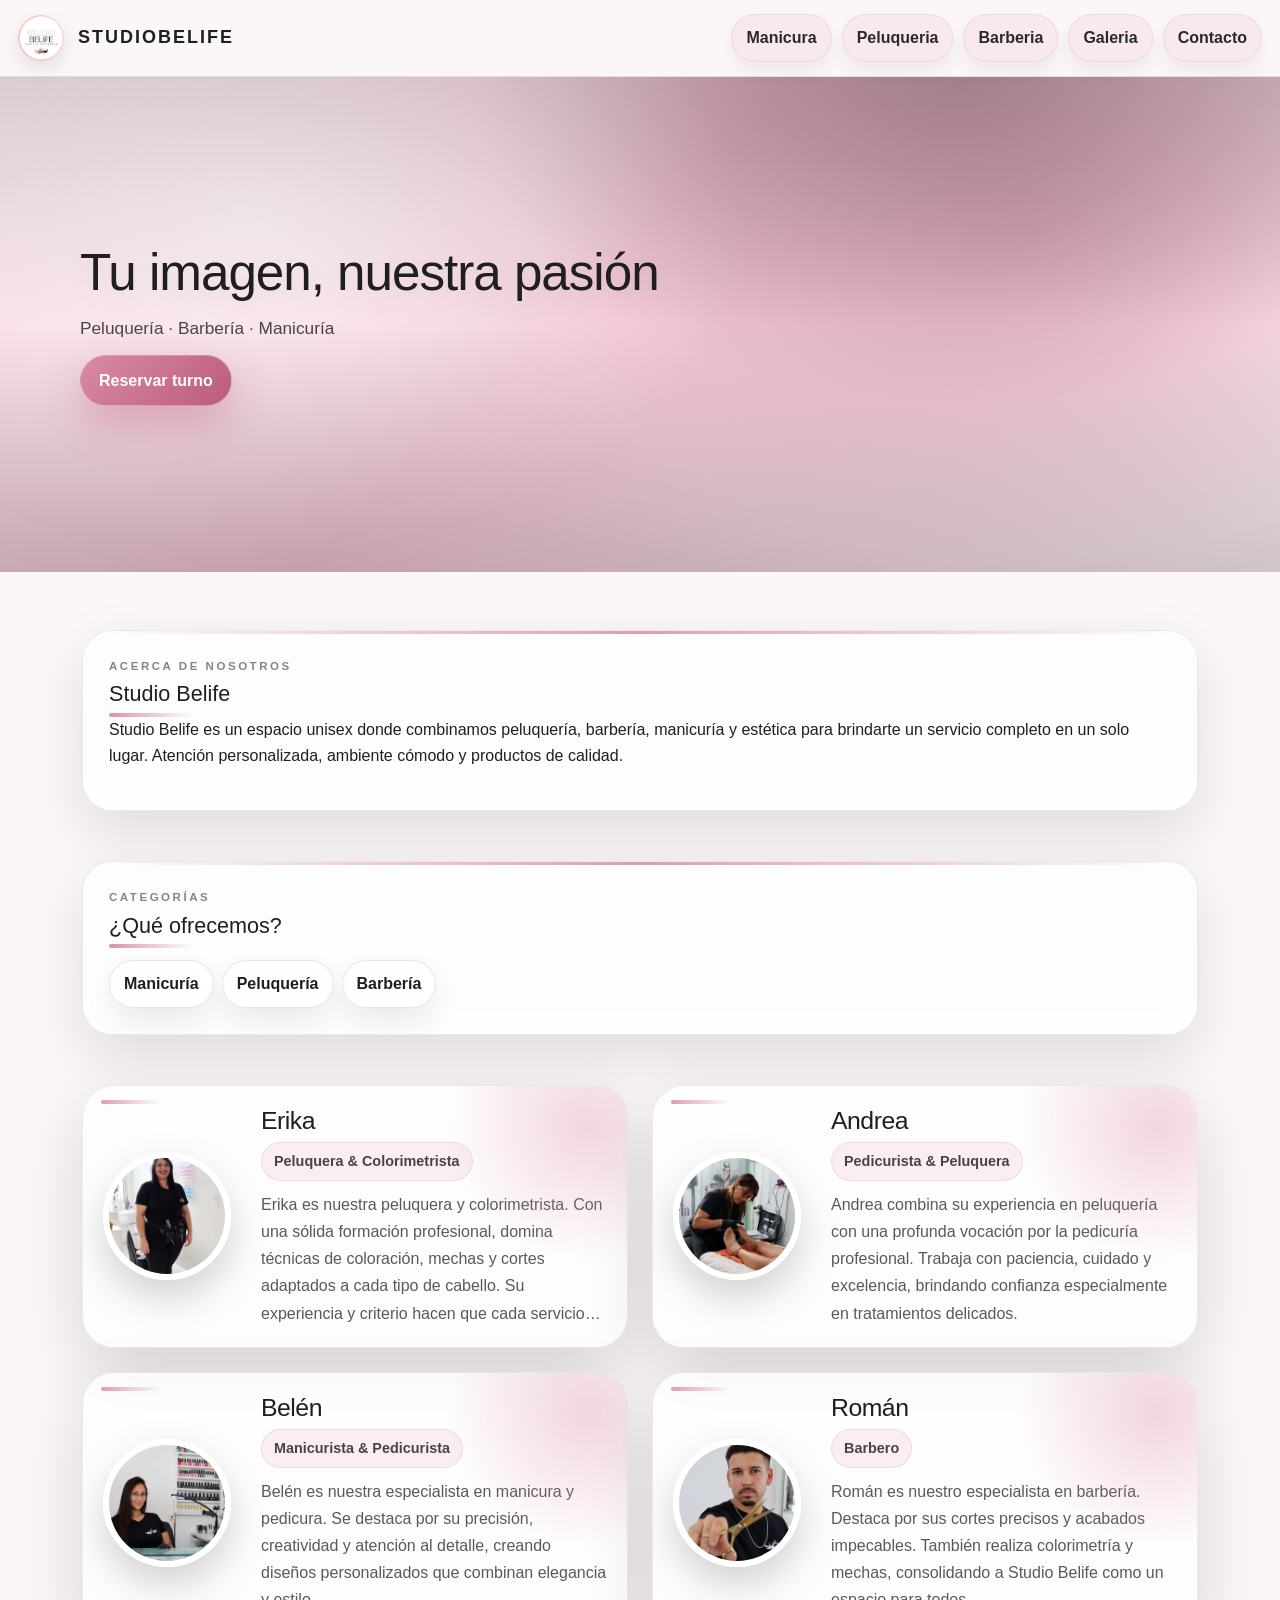
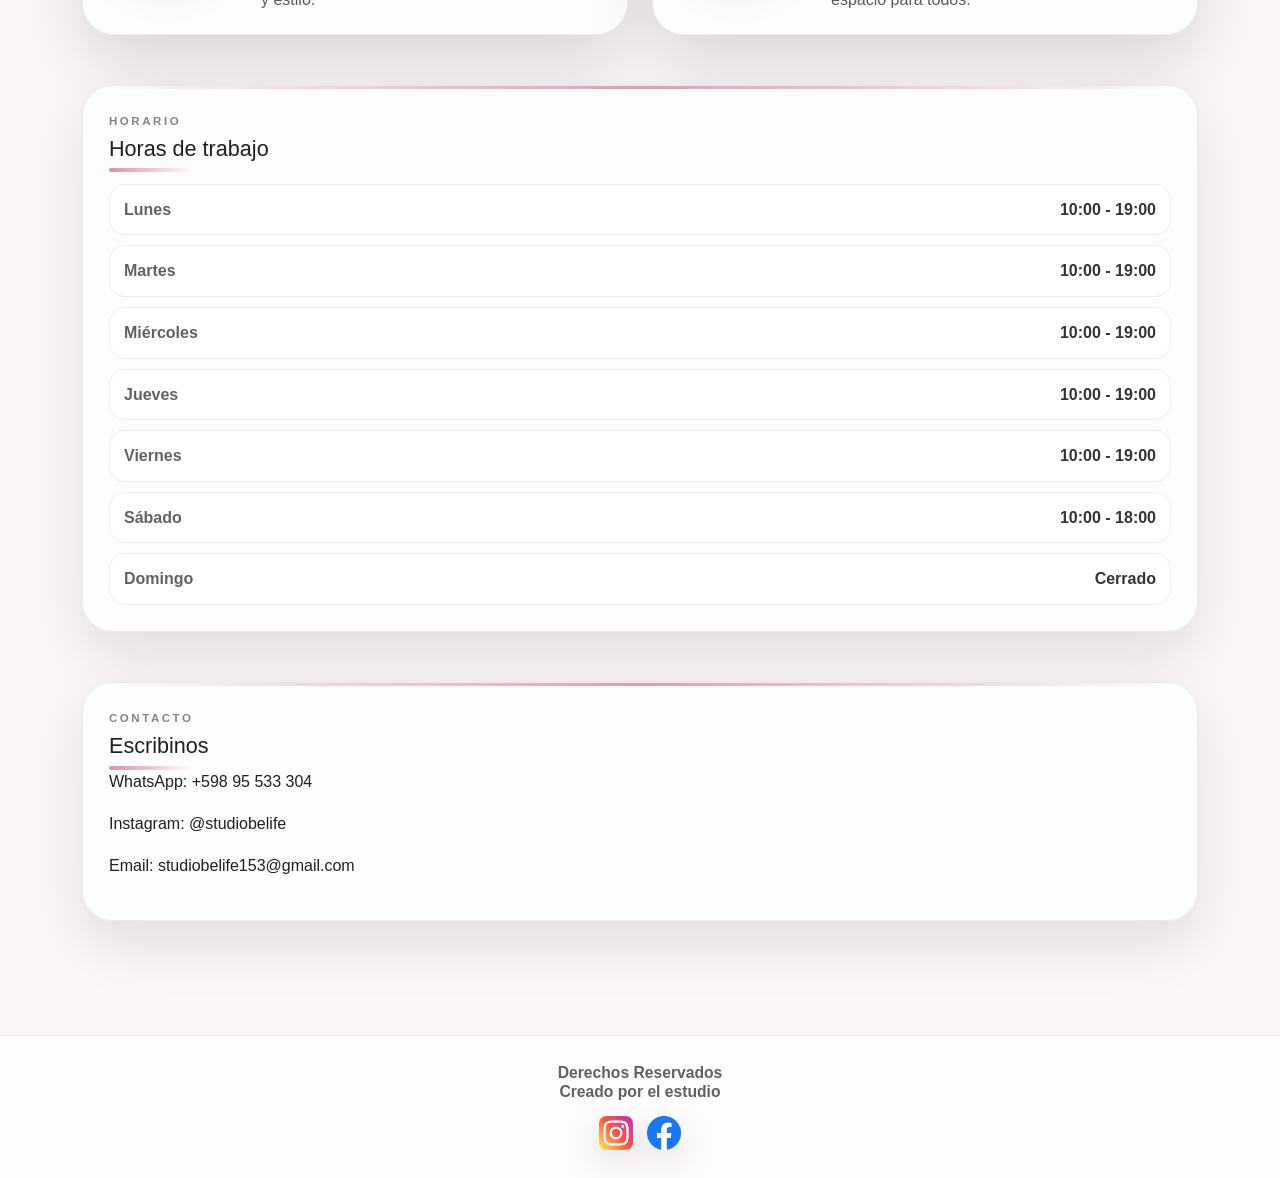
==== Belife/index.html @ 2db6b8b3 "Add files via upload" ====
<!DOCTYPE html>
<html lang="es">
<head>
  <meta charset="UTF-8" />
  <meta name="viewport" content="width=device-width, initial-scale=1.0" />
  <title>Belife - Home</title>

  <!-- ✅ Bootstrap -->
  <link href="https://cdn.jsdelivr.net/npm/bootstrap@5.3.2/dist/css/bootstrap.min.css" rel="stylesheet">

  <!-- Tu CSS -->
  <link rel="stylesheet" href="style/style.css" />
</head>

<body>

  <!-- HEADER -->
  <header>
    <img src="./assets/logo.png" class="logo" alt="Logo Studio Belife" />

    <a href="./index.html">
      <h1 class="title">STUDIOBELIFE</h1>
    </a>

    <nav>
      <ul>
        <li><a href="./pages/manicura.html">Manicura</a></li>
        <li><a href="./pages/peluqueria.html">Peluqueria</a></li>
        <li><a href="./pages/barberia.html">Barberia</a></li>
        <li><a href="./pages/galeria.html">Galeria</a></li>
        <li><a href="./pages/contacto.html">Contacto</a></li>
      </ul>
    </nav>
  </header>

  <!-- HERO -->
  <section class="hero">
    <div class="hero-overlay">
      <h2>Tu imagen, nuestra pasión</h2>
      <p>Peluquería · Barbería · Manicuría</p>

      <a class="btn-hero"
         href="https://wa.me/59895533304"
         target="_blank"
         rel="noopener">
        Reservar turno
      </a>
    </div>
  </section>

  <!-- ✅ Bootstrap container general -->
  <main class="container py-4">
    <section class="home-info">

      <!-- Acerca -->
      <div class="home-block mb-4">
        <p class="kicker">ACERCA DE NOSOTROS</p>
        <h3>Studio Belife</h3>
        <p>
          Studio Belife es un espacio unisex donde combinamos peluquería, barbería, manicuría y estética
          para brindarte un servicio completo en un solo lugar. Atención personalizada, ambiente cómodo
          y productos de calidad.
        </p>
      </div>

      <!-- Categorías / servicios -->
      <div class="home-block mb-4">
        <p class="kicker">CATEGORÍAS</p>
        <h3>¿Qué ofrecemos?</h3>

        <div class="chips d-flex flex-wrap gap-2">
          <a class="chip" href="./pages/manicura.html">Manicuría</a>
          <a class="chip" href="./pages/peluqueria.html">Peluquería</a>
          <a class="chip" href="./pages/barberia.html">Barbería</a>
        </div>
      </div>

      <!-- ✅ Equipo en Bootstrap grid (modo celular) -->
      <div class="row g-4 mb-4">

        <div class="col-12 col-md-6">
          <article class="team-card h-100">
            <img src="./assets/erika.jpg" alt="Erika - Peluquera y Colorimetrista" class="team-photo" />
            <div>
              <h4>Erika</h4>
              <p class="team-role">Peluquera & Colorimetrista</p>
              <p class="team-desc">
                Erika es nuestra peluquera y colorimetrista. Con una sólida formación profesional,
                domina técnicas de coloración, mechas y cortes adaptados a cada tipo de cabello.
                Su experiencia y criterio hacen que cada servicio esté pensado para realzar tu imagen con sofisticación.
              </p>
            </div>
          </article>
        </div>

        <div class="col-12 col-md-6">
          <article class="team-card h-100">
            <img src="./assets/andrea.jpg" alt="Andrea - Pedicurista y Peluquera" class="team-photo" />
            <div>
              <h4>Andrea</h4>
              <p class="team-role">Pedicurista & Peluquera</p>
              <p class="team-desc">
                Andrea combina su experiencia en peluquería con una profunda vocación por la pedicuría profesional.
                Trabaja con paciencia, cuidado y excelencia, brindando confianza especialmente en tratamientos delicados.
              </p>
            </div>
          </article>
        </div>

        <div class="col-12 col-md-6">
          <article class="team-card h-100">
            <img src="./assets/belen.jpg" alt="Belén - Especialista en manicura y pedicura" class="team-photo" />
            <div>
              <h4>Belén</h4>
              <p class="team-role">Manicurista & Pedicurista</p>
              <p class="team-desc">
                Belén es nuestra especialista en manicura y pedicura. Se destaca por su precisión,
                creatividad y atención al detalle, creando diseños personalizados que combinan elegancia y estilo.
              </p>
            </div>
          </article>
        </div>

        <div class="col-12 col-md-6">
          <article class="team-card h-100">
            <img src="./assets/roman.jpg" alt="Román - Especialista en barbería" class="team-photo" />
            <div>
              <h4>Román</h4>
              <p class="team-role">Barbero</p>
              <p class="team-desc">
                Román es nuestro especialista en barbería. Destaca por sus cortes precisos y acabados impecables.
                También realiza colorimetría y mechas, consolidando a Studio Belife como un espacio para todos.
              </p>
            </div>
          </article>
        </div>

      </div>

      <!-- Horario -->
      <div class="home-block mb-4">
        <p class="kicker">HORARIO</p>
        <h3>Horas de trabajo</h3>

        <!-- ✅ si querés, esto también puede ser row/cols pero lo dejo con tu estilo -->
        <div class="hours">
          <div class="hour"><span>Lunes</span><b>10:00 - 19:00</b></div>
          <div class="hour"><span>Martes</span><b>10:00 - 19:00</b></div>
          <div class="hour"><span>Miércoles</span><b>10:00 - 19:00</b></div>
          <div class="hour"><span>Jueves</span><b>10:00 - 19:00</b></div>
          <div class="hour"><span>Viernes</span><b>10:00 - 19:00</b></div>
          <div class="hour"><span>Sábado</span><b>10:00 - 18:00</b></div>
          <div class="hour"><span>Domingo</span><b class="closed">Cerrado</b></div>
        </div>
      </div>

      <!-- Contacto rápido -->
      <div class="home-block mb-2">
        <p class="kicker">CONTACTO</p>
        <h3>Escribinos</h3>
        <p>WhatsApp: <a href="https://wa.me/59895533304" target="_blank" rel="noopener">+598 95 533 304</a></p>
        <p>Instagram: <a href="https://instagram.com/studiobelife" target="_blank" rel="noopener">@studiobelife</a></p>
        <p>Email: <a href="mailto:studiobelife153@gmail.com">studiobelife153@gmail.com</a></p>
      </div>

    </section>
  </main>

  <footer>
    <h2>Derechos Reservados</h2>
    <h2>Creado por el estudio</h2>

    <nav>
      <ul>
        <li>
          <a href="https://www.instagram.com/studiobelife_/" target="_blank" rel="noopener">
            <img src="./assets/instagram.png" class="redes" alt="Logo de instagram" />
          </a>
        </li>
        <li>
          <a href="https://www.facebook.com/people/Studiobelife/61578109405108/" target="_blank" rel="noopener">
            <img src="./assets/facebook.png" class="redes" alt="Logo de facebook" />
          </a>
        </li>
      </ul>
    </nav>
  </footer>

  <!-- ✅ Bootstrap JS -->
  <script src="https://cdn.jsdelivr.net/npm/bootstrap@5.3.2/dist/js/bootstrap.bundle.min.js"></script>
</body>
</html>
---- Belife/style/style.css ----
/* ================================
   STUDIO BELIFE — CSS REDUCIDO
   (mantiene look final)
================================ */

/* ===== Variables / Theme tokens ===== */
:root{
  --bg:#fbf7f6;
  --bg-cream:#fff6f8;
  --ink:#1f1f1f;
  --text:#1f1f1f;
  --muted:#6b6b6b;

  --pink:#d98ca3;
  --pink-2:#c86e8c;
  --pink-3:#b85d7c;

  --surface:#fff;
  --white:#fff;

  --border:rgba(0,0,0,.10);
  --shadow:0 12px 30px rgba(0,0,0,.08);

  --r:18px;
  --r2:28px;
  --container:1120px;

  /* accents (por tema) */
  --accent:var(--pink);
  --accent-weak:rgba(217,140,163,.14);
  --pink-soft:rgba(217,140,163,.10);
}

/* Temas (solo variables) */
body.theme-barber{--accent:#2d2d2d;--accent-weak:rgba(45,45,45,.10)}
body.theme-hair{--accent:#d98ca3;--accent-weak:rgba(217,140,163,.14)}
body.theme-nails{--accent:#c07aa0;--accent-weak:rgba(192,122,160,.14)}

/* ===== Base ===== */
*{box-sizing:border-box}
html{scroll-behavior:smooth}
body{
  margin:0;
  font-family:Arial,Helvetica,sans-serif;
  background:var(--bg);
  color:var(--text);
  line-height:1.6;
}
img{max-width:100%;display:block}
a{color:inherit;text-decoration:none}
a:hover{opacity:.95}
main{max-width:1100px;margin:0 auto;padding:22px 18px 60px}

/* ===== Utilidades ===== */
.muted{opacity:.85}
.small{font-size:13px;margin-top:10px}
.kicker{
  font-size:.72rem;
  font-weight:900;
  letter-spacing:.22em;
  text-transform:uppercase;
  color:rgba(0,0,0,.48);
  margin:0 0 6px;
}

/* ===== Componentes base ===== */
.card{
  background:rgba(255,255,255,.78);
  border:1px solid var(--border);
  border-radius:var(--r);
  box-shadow:var(--shadow);
  padding:18px;
}
.card h3{margin:0 0 10px;color:var(--ink);font-size:18px}

.btn{
  width:fit-content;
  display:inline-flex;
  align-items:center;
  justify-content:center;
  gap:8px;
  padding:11px 16px;
  border-radius:999px;
  font-weight:900;
  cursor:pointer;
  border:1px solid rgba(255,255,255,.25);
  transition:transform .15s ease,box-shadow .15s ease,opacity .15s ease,background .15s ease;
}
.btn-primary{
  color:#fff;
  background:linear-gradient(135deg,var(--pink) 0,var(--pink-2) 100%);
  box-shadow:0 18px 40px rgba(200,110,140,.32);
}
.btn-primary:hover{transform:translateY(-2px);box-shadow:0 24px 55px rgba(200,110,140,.42)}
.btn-accent{background:var(--accent);color:#fff;border-color:transparent}
.btn-ghost{
  background:rgba(255,255,255,.65);
  color:rgba(0,0,0,.72);
  border:1px solid rgba(0,0,0,.10);
  box-shadow:0 14px 28px rgba(0,0,0,.08);
}
.btn-ghost:hover{transform:translateY(-2px)}

.chip{
  display:inline-flex;
  flex-wrap:wrap;
  gap:10px;
  margin-top:12px;
  padding:10px 14px;
  border-radius:999px;
  font-weight:900;
  background:rgba(255,255,255,.78);
  border:1px solid rgba(217,140,163,.28);
  box-shadow:0 14px 28px rgba(0,0,0,.08);
  transition:transform .15s ease,box-shadow .15s ease,background-color .15s ease;
}
.chip:hover{transform:translateY(-2px);background:rgba(217,140,163,.14);box-shadow:0 18px 30px rgba(0,0,0,.10)}

/* ===== Header / Nav (único) ===== */
header{
  position:sticky;top:0;z-index:50;
  background:rgba(251,247,246,.85);
  backdrop-filter:blur(10px);
  border-bottom:1px solid var(--border);
  padding:14px 18px;
  display:flex;align-items:center;gap:14px;
}
header .logo{
  width:46px;height:46px;border-radius:50%;
  object-fit:cover;box-shadow:0 8px 20px rgba(0,0,0,.10);
}
header h1{font-size:18px;letter-spacing:2px;margin:0;font-weight:800}
nav{margin-left:auto}
nav ul{
  list-style:none;margin:0;padding:0;
  display:flex;gap:10px;flex-wrap:wrap;align-items:center;
}
header li a{
  display:inline-flex;
  padding:10px 14px;
  border-radius:999px;
  font-weight:800;
  color:#2a2a2a;
  background:rgba(217,140,163,.12);
  border:1px solid rgba(217,140,163,.22);
  box-shadow:0 10px 18px rgba(0,0,0,.06);
  transition:transform .15s ease,box-shadow .15s ease,background .15s ease;
}
header li a:hover{
  transform:translateY(-2px);
  background:rgba(217,140,163,.18);
  box-shadow:0 18px 30px rgba(0,0,0,.10);
}
header a[aria-current="page"]{
  background:var(--surface);
  border-color:var(--border);
}

/* ===== Hero (home) ===== */
.hero{
  width:100%;
  height:clamp(340px,55vh,560px);
  position:relative;
  overflow:hidden;
  background:
    radial-gradient(900px 600px at 20% 30%,rgba(255,255,255,.70) 0,transparent 55%),
    radial-gradient(900px 600px at 80% 30%,rgba(217,140,163,.50) 0,transparent 55%),
    linear-gradient(135deg,#f9e1e7 0,#f0c4d0 45%,#fdeff3 100%);
}
.hero::after{
  content:"";
  position:absolute;inset:0;
  background:
    radial-gradient(900px 600px at 75% 0%,rgba(0,0,0,.22),transparent 55%),
    linear-gradient(180deg,rgba(0,0,0,.12) 0,rgba(0,0,0,0) 50%,rgba(0,0,0,.18) 100%);
  pointer-events:none;
}
.hero-overlay{
  position:relative;z-index:2;
  width:min(var(--container),92%);
  margin:0 auto;height:100%;
  display:grid;align-content:center;gap:12px;
}
.hero-overlay h2{
  color:var(--ink);
  font-size:clamp(2rem,4vw,3.2rem);
  letter-spacing:-.02em;
  text-shadow:0 10px 30px rgba(0,0,0,.08);
  margin:0;
}
.hero-overlay p{
  font-size:1.08rem;
  color:rgba(0,0,0,.70);
  max-width:60ch;
  margin:0;
}
.btn-hero{
  display:inline-flex;align-items:center;justify-content:center;
  padding:12px 18px;border-radius:999px;font-weight:900;color:#fff;
  background:linear-gradient(135deg,var(--pink) 0,var(--pink-2) 60%,var(--pink-3) 100%);
  border:1px solid rgba(255,255,255,.28);
  box-shadow:0 18px 40px rgba(200,110,140,.45);
  transition:transform .15s ease,box-shadow .15s ease;
  width:fit-content;
}
.btn-hero:hover{transform:translateY(-2px);box-shadow:0 24px 55px rgba(200,110,140,.55)}

/* ===== Home blocks ===== */
.home-info{display:grid;gap:26px;padding:34px 0 46px}
.home-cta,.home-block{
  background:rgba(255,255,255,.78);
  border:1px solid rgba(0,0,0,.08);
  border-radius:30px;
  box-shadow:0 22px 60px rgba(0,0,0,.11);
  padding:26px;
  position:relative;
  overflow:hidden;
  backdrop-filter:blur(14px);
  -webkit-backdrop-filter:blur(14px);
}
.home-cta::before,.home-block::before{
  content:"";
  position:absolute;left:18px;right:18px;top:0;
  height:3px;border-radius:99px;
  background:linear-gradient(90deg,transparent,rgba(217,140,163,.85),transparent);
}
.home-cta h2{font-size:1.7rem;color:var(--ink);margin:0 0 4px}
.home-block h3{margin:2px 0 0;font-size:1.35rem;color:var(--ink)}
.home-block h3,.home-cta h2{position:relative;padding-bottom:10px}
.home-block h3::after,.home-cta h2::after{
  content:"";
  position:absolute;left:0;bottom:0;
  width:85px;height:4px;border-radius:999px;
  background:linear-gradient(90deg,rgba(217,140,163,.95),rgba(217,140,163,0));
}

/* ===== Team ===== */
.team-grid{
  display:grid;
  gap:22px;
  grid-template-columns:repeat(2,minmax(0,1fr));
  margin-top:6px;
}
.team-card{
  position:relative;
  overflow:hidden;
  background:rgba(255,255,255,.78);
  border:1px solid rgba(0,0,0,.08);
  border-radius:32px;
  box-shadow:0 26px 70px rgba(0,0,0,.14);
  padding:20px;
  display:grid;
  grid-template-columns:140px 1fr;
  gap:18px;
  align-items:center;
  transition:transform .18s ease,box-shadow .18s ease,filter .18s ease;
}
.team-card::before{
  content:"";
  position:absolute;
  inset:-120px -120px auto auto;
  width:320px;height:320px;
  background:radial-gradient(circle,rgba(217,140,163,.35) 0,transparent 62%);
  transform:rotate(15deg);
  pointer-events:none;
}
.team-card::after{
  content:"";
  position:absolute;
  left:18px;top:14px;
  width:60px;height:4px;border-radius:99px;
  background:linear-gradient(90deg,rgba(217,140,163,.95),rgba(217,140,163,0));
  opacity:.9;
  pointer-events:none;
}
.team-card:nth-child(2n)::after{
  background:linear-gradient(90deg,rgba(200,110,140,.95),rgba(200,110,140,0));
}
.team-card:hover{transform:translateY(-4px);box-shadow:0 34px 90px rgba(0,0,0,.18)}
.team-photo{
  width:128px;height:128px;
  border-radius:999px;
  object-fit:cover;
  border:6px solid rgba(255,255,255,.85);
  box-shadow:0 18px 40px rgba(0,0,0,.18);
  filter:saturate(1.08) contrast(1.04);
}
.team-card h4{margin:0 0 6px;font-size:1.55rem;letter-spacing:-.02em;color:#1f1f1f}
.team-role{
  margin:0 0 10px;
  display:inline-flex;
  width:fit-content;
  padding:7px 12px;
  border-radius:999px;
  font-weight:900;
  font-size:.9rem;
  color:rgba(20,20,20,.78);
  background:rgba(217,140,163,.14);
  border:1px solid rgba(217,140,163,.22);
}
.team-desc{
  margin:0;
  font-size:1rem;
  color:rgba(25,25,25,.72);
  line-height:1.7;
  display:-webkit-box;
  -webkit-box-orient:vertical;
  -webkit-line-clamp:5;
  overflow:hidden;
}

/* ===== Hours ===== */
.hours{margin-top:12px;display:grid;gap:10px}
.hour{
  display:flex;align-items:center;justify-content:space-between;
  padding:12px 14px;
  border-radius:16px;
  border:1px solid rgba(0,0,0,.07);
  background:rgba(255,255,255,.60);
}
.hour span{font-weight:900;color:rgba(0,0,0,.62)}
.hour b{color:rgba(0,0,0,.80)}
.closed{color:rgba(0,0,0,.42)}

/* ===== Footer ===== */
footer{
  margin-top:36px;
  padding:28px 4%;
  background:rgba(255,255,255,.70);
  border-top:1px solid rgba(0,0,0,.07);
}
footer h2{
  margin:0;
  text-align:center;
  font-size:.98rem;
  font-weight:900;
  color:rgba(0,0,0,.62);
}
footer nav{margin-top:14px}
footer ul{list-style:none;padding:0;margin:0;display:flex;justify-content:center;gap:14px}
.redes{
  width:34px;height:34px;
  object-fit:contain;
  filter:drop-shadow(0 12px 18px rgba(0,0,0,.14));
  transition:transform .15s ease;
}
.redes:hover{transform:translateY(-2px)}

/* ===== Servicios (service-hero / grid / list) ===== */
.service-hero{
  width:min(var(--container),92%);
  margin:26px auto 10px;
  border-radius:34px;
  padding:26px;
  background:
    radial-gradient(900px 520px at 15% 20%,rgba(255,255,255,.75) 0,transparent 55%),
    radial-gradient(800px 520px at 85% 25%,rgba(217,140,163,.45) 0,transparent 55%),
    linear-gradient(135deg,rgba(255,255,255,.55) 0,rgba(255,255,255,.30) 45%,rgba(217,140,163,.20) 100%);
  border:1px solid rgba(0,0,0,.08);
  box-shadow:0 26px 70px rgba(0,0,0,.14);
  backdrop-filter:blur(14px);
  -webkit-backdrop-filter:blur(14px);
}
.service-hero__content h2{margin:6px 0 10px;font-size:clamp(2rem,3.4vw,2.8rem);color:var(--ink);letter-spacing:-.02em}
service-hero__lead{max-width:70ch;margin:0 0 16px;color:rgba(0,0,0,.68);font-size:1.05rem}
.service-hero__actions{display:flex;gap:12px;flex-wrap:wrap;align-items:center;margin-bottom:14px}
.service-badges{display:flex;flex-wrap:wrap;gap:10px}
.badge{
  display:inline-flex;
  padding:9px 12px;border-radius:999px;
  font-weight:900;font-size:.92rem;
  background:rgba(255,255,255,.70);
  border:1px solid rgba(217,140,163,.28);
}
.service-grid{
  width:min(var(--container),92%);
  margin:18px auto 0;
  display:grid;gap:18px;
  grid-template-columns:repeat(2,minmax(0,1fr));
}
.service-card{
  background:rgba(255,255,255,.78);
  border:1px solid rgba(0,0,0,.08);
  border-radius:var(--r2);
  padding:18px 18px 16px;
  box-shadow:0 22px 60px rgba(0,0,0,.12);
  position:relative;overflow:hidden;
}
.service-card::after{
  content:"";
  position:absolute;
  inset:-120px -120px auto auto;
  width:280px;height:280px;
  background:radial-gradient(circle,rgba(217,140,163,.28) 0,transparent 62%);
  transform:rotate(14deg);
  pointer-events:none;
}
.service-card__head h3{margin:0 0 6px;color:var(--ink);font-size:1.35rem;letter-spacing:-.01em}
.service-card__head p{margin:0 0 14px;color:rgba(0,0,0,.66);font-size:.95rem}

.service-list{list-style:none;padding:0;margin:0;display:grid;gap:10px}
.service-list li{
  display:flex;align-items:center;justify-content:space-between;
  gap:10px;padding:12px;border-radius:16px;
  background:rgba(255,255,255,.62);
  border:1px solid rgba(0,0,0,.07);
}
.service-list li::before{
  content:"✓";
  display:inline-flex;align-items:center;justify-content:center;
  width:26px;height:26px;border-radius:999px;
  background:rgba(217,140,163,.18);
  border:1px solid rgba(217,140,163,.28);
  font-weight:900;color:rgba(0,0,0,.65);
  margin-right:10px;
}
.service-list li span{padding-right:10px}
.service-meta{margin-left:auto;font-weight:900;color:rgba(0,0,0,.62);white-space:nowrap}
.service-note{margin-top:14px;font-size:.9rem;color:rgba(0,0,0,.55);font-style:italic}

.service-cta{width:min(var(--container),92%);margin:22px auto 42px}
.service-cta__box{
  border-radius:34px;
  padding:22px;
  background:rgba(255,255,255,.78);
  border:1px solid rgba(0,0,0,.08);
  box-shadow:0 26px 70px rgba(0,0,0,.14);
}
.service-cta__box h3{margin:0 0 6px;color:var(--ink);font-size:1.5rem}
.service-cta__box p{margin:0 0 12px;color:rgba(0,0,0,.65)}

/* ===== Galería (FLEXBOX) ===== */
.galeria{padding:60px 20px;text-align:center}
.galeria h2{color:var(--ink);font-size:clamp(22px,3vw,32px);margin:0 0 10px;letter-spacing:.5px}
.galeria-sub{max-width:680px;margin:0 auto 35px;color:var(--text);opacity:.9}

.galeria-grid{
  width:min(1100px,100%);
  margin:0 auto;
  display:flex;
  flex-wrap:wrap;
  gap:18px;
  justify-content:center;
}

.galeria-item{
  margin:0;background:var(--white);
  border:1px solid var(--border);
  border-radius:var(--r);
  overflow:hidden;
  box-shadow:var(--shadow);
  transform:translateY(0);
  transition:transform .25s ease,box-shadow .25s ease;

  flex: 1 1 220px;
  max-width: calc(25% - 18px);
}

.galeria-item:hover{transform:translateY(-4px)}
.galeria-item img{width:100%;height:260px;object-fit:cover;transition:transform .35s ease}
.galeria-item:hover img{transform:scale(1.05)}
nav a.active{font-weight:700;text-decoration:underline;text-underline-offset:6px}

/* ===== Contacto (header BEM + form) ===== */
.header{
  position:sticky;top:0;z-index:20;
  background:rgba(247,220,226,.85);
  backdrop-filter:blur(10px);
  border-bottom:1px solid var(--border);
}
.header__inner{
  max-width:1100px;margin:0 auto;
  padding:14px 16px;
  display:flex;align-items:center;justify-content:space-between;gap:14px;
}
.brand{display:flex;align-items:center;gap:12px;color:var(--ink)}
.logo{width:54px;height:54px;object-fit:contain}
.brand__title{font-size:20px;letter-spacing:.5px;margin:0}
.nav__list{list-style:none;display:flex;gap:12px;padding:0;margin:0;flex-wrap:wrap;justify-content:flex-end}
.nav__list a{
  display:inline-block;
  padding:10px 12px;
  border-radius:999px;
  background:rgba(255,255,255,.55);
  border:1px solid var(--border);
  color:var(--ink);
  font-weight:600;
  font-size:14px;
  transition:transform .15s ease;
}
.nav__list a:hover{transform:translateY(-1px)}
.nav__list a.is-active{background:var(--pink-soft);border-color:rgba(217,140,163,.35)}

.contact{max-width:1100px;margin:0 auto;padding:26px 16px 40px}
.contact__hero{
  background:rgba(255,255,255,.6);
  border:1px solid var(--border);
  border-radius:var(--r);
  box-shadow:var(--shadow);
  padding:22px;
  margin-bottom:18px;
}
.contact__hero h2{margin:0 0 8px;color:var(--ink);font-size:28px}
.contact__hero p{margin:0 0 16px;max-width:70ch}
.contact__cta{display:flex;flex-wrap:wrap;gap:10px}
.contact__grid{display:grid;grid-template-columns:1.1fr .9fr;gap:16px}
.contact__list{list-style:none;padding:0;margin:0;display:grid;gap:12px}
.contact__label{display:block;font-size:12px;opacity:.8;margin-bottom:3px}
.contact__value{display:block;color:var(--ink);font-weight:600}
.contact__link{color:var(--pink);font-weight:700}
.contact__actions{display:flex;flex-wrap:wrap;gap:10px;margin-top:14px}

.map{border-radius:16px;overflow:hidden;border:1px solid var(--border);background:rgba(255,255,255,.6)}
.map iframe{width:100%;height:320px;border:0;display:block}

/* ✅ OVERRIDE: quitar ticks SOLO en la lista de contacto */
.contact__list li::before{
  content:none !important;
  display:none !important;
}
.contact__list li{gap:0}

.form{display:grid;gap:12px}
.form__row{display:grid;grid-template-columns:1fr 1fr;gap:12px}
.field label{display:block;font-weight:800;color:var(--ink);margin-bottom:6px;font-size:13px}
.field input,.field select,.field textarea{
  width:100%;
  padding:12px;
  border-radius:14px;
  border:1px solid var(--border);
  background:rgba(255,255,255,.75);
  color:var(--ink);
  outline:none;
}
.field input:focus,.field select:focus,.field textarea:focus{
  border-color:rgba(217,140,163,.6);
  box-shadow:0 0 0 4px rgba(217,140,163,.18);
}
.footer{padding:18px 16px;text-align:center;opacity:.85}
.card--map{grid-row:span 2;display:flex;flex-direction:column}
.card--map .map{flex:1}
.card--map .map iframe{height:100%;min-height:320px}

/* ===== Barbería (estructura, sin duplicar “looks”) ===== */
.page-barberia .barber-hero2{
  display:grid;grid-template-columns:1.2fr .8fr;gap:18px;
  padding:26px;
  border:1px solid rgba(0,0,0,.08);
  border-radius:34px;
  box-shadow:0 26px 70px rgba(0,0,0,.14);
  background:
    radial-gradient(900px 520px at 15% 20%, rgba(255,255,255,.75) 0%, transparent 55%),
    radial-gradient(800px 520px at 85% 25%, rgba(217,140,163,.45) 0%, transparent 55%),
    linear-gradient(135deg, rgba(255,255,255,.55) 0%, rgba(255,255,255,.30) 45%, rgba(217,140,163,.20) 100%);
  overflow:hidden;
}
.page-barberia .chips{display:flex;flex-wrap:wrap;gap:10px;margin:0 0 16px}
.page-barberia .actions{display:flex;gap:10px;flex-wrap:wrap}
.page-barberia .media-box{
  border-radius:18px;
  border:1px solid rgba(0,0,0,.08);
  background:
    radial-gradient(900px 520px at 85% 25%, rgba(217,140,163,.35) 0%, transparent 55%),
    linear-gradient(135deg, rgba(255,255,255,.55) 0%, rgba(255,255,255,.30) 45%, rgba(217,140,163,.14) 100%);
  min-height:220px;
}
.page-barberia .section{
  margin-top:18px;
  padding:18px;
  border:1px solid rgba(0,0,0,.08);
  border-radius:var(--r2);
  background:rgba(255,255,255,.78);
  box-shadow:0 22px 60px rgba(0,0,0,.12);
}
.page-barberia .section__head{display:flex;align-items:flex-end;justify-content:space-between;gap:12px;margin-bottom:14px}
.page-barberia .section__head h3{margin:0;font-size:1.25rem;color:var(--ink)}
.page-barberia .section__head p{margin:0;color:rgba(0,0,0,.65);max-width:55ch}
.page-barberia .grid{display:grid;grid-template-columns:repeat(3,minmax(0,1fr));gap:12px}
.page-barberia .card.service{border-radius:16px;padding:14px}
.page-barberia .card.service .meta{margin:0 0 8px;color:rgba(0,0,0,.72);font-weight:800}
.page-barberia .badge{
  background:rgba(217,140,163,.14);
  border:1px solid rgba(217,140,163,.22);
  color:rgba(20,20,20,.80);
  font-size:.78rem;font-weight:900;
  border-radius:999px;
  padding:6px 10px;
}

/* ticks (listas dentro de cards) */
.card ul{list-style:none;padding-left:0;margin:14px 0 0;display:grid;gap:10px}
.card ul li{
  display:flex;align-items:center;gap:10px;
  padding:12px;border-radius:16px;
  background:rgba(255,255,255,.62);
  border:1px solid rgba(0,0,0,.07);
}
.card ul li::before{
  content:"✓";
  width:26px;height:26px;
  display:inline-flex;align-items:center;justify-content:center;
  border-radius:999px;
  background:rgba(217,140,163,.18);
  border:1px solid rgba(217,140,163,.28);
  font-weight:900;color:rgba(0,0,0,.65);
}

/* ===== Animación ===== */
@media (prefers-reduced-motion:no-preference){
  .team-card,.home-block,.chip,.btn,.btn-hero,header li a{transition:transform .18s ease,box-shadow .18s ease,background-color .18s ease,filter .18s ease}
  .home-block{animation:rise .35s ease both}
  @keyframes rise{from{transform:translateY(6px);opacity:0}to{transform:translateY(0);opacity:1}}
}

/* ===== Responsive ===== */
@media (max-width:900px){
  header nav{margin-left:0;width:100%}
  header ul{justify-content:flex-start}
  .team-grid{grid-template-columns:1fr}
  .service-grid{grid-template-columns:1fr}

  /* Galería: 3 columnas */
  .galeria-item{max-width: calc(33.333% - 18px);}
}
@media (max-width:860px){
  .contact__grid{grid-template-columns:1fr}
  .form__row{grid-template-columns:1fr}
  .header__inner{flex-direction:column;align-items:flex-start}
  .nav__list{justify-content:flex-start}
}
@media (max-width:680px){
  /* Galería: 2 columnas */
  .galeria-item{max-width: calc(50% - 18px);}
}
@media (max-width:560px){
  header li a{padding:9px 11px}
  .team-card{grid-template-columns:1fr;text-align:left;align-items:start}
  .team-photo{width:120px;height:120px}
  .page-barberia .grid{grid-template-columns:1fr}
  .page-barberia .barber-hero2{grid-template-columns:1fr}
}
@media (max-width:480px){
  .galeria{padding:40px 16px}
  .galeria-item{max-width:100%}
  .galeria-item img{height:220px}
}
@media (max-width:420px){
  .service-list li{flex-wrap:wrap;gap:6px}
  .service-meta{margin-left:36px}
}
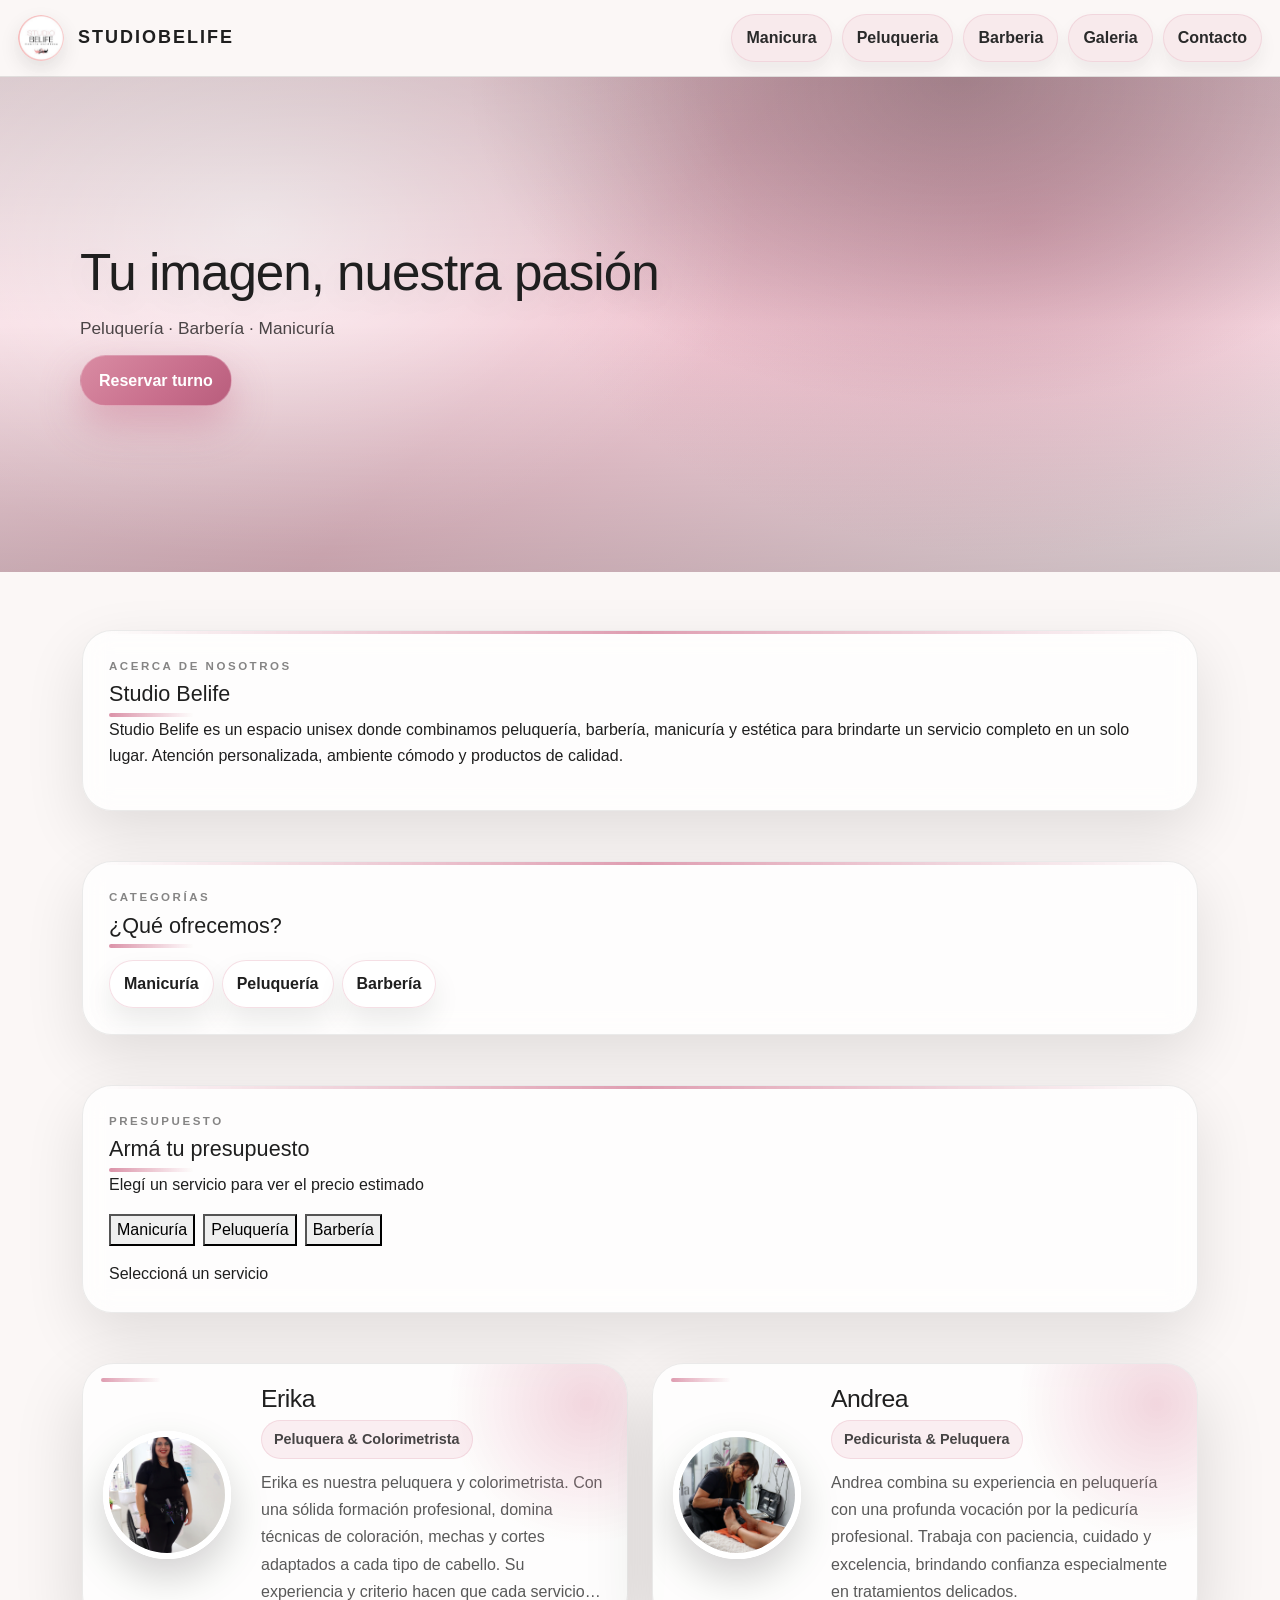
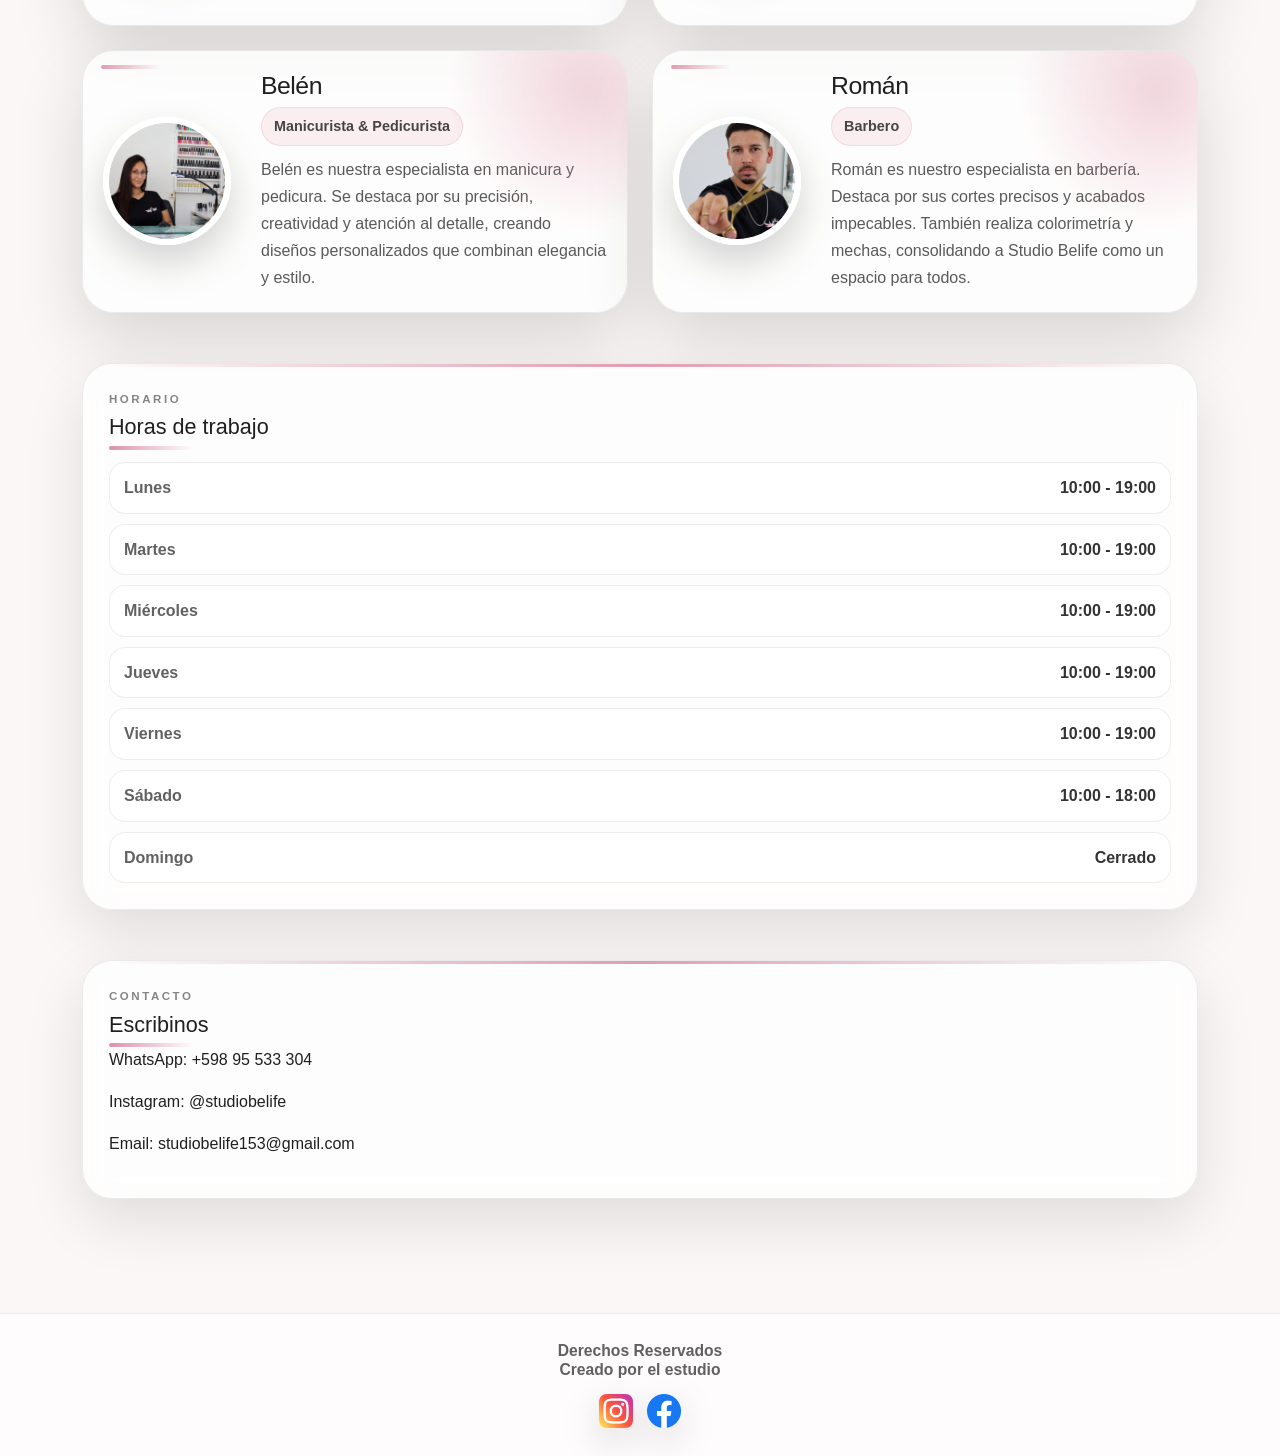
==== commit baa0dac7: "Add files via upload" ====
--- a/Belife/index.html
+++ b/Belife/index.html
@@ -49,122 +49,138 @@
   </section>
 
   <!-- ✅ Bootstrap container general -->
-  <main class="container py-4">
-    <section class="home-info">
-
-      <!-- Acerca -->
-      <div class="home-block mb-4">
-        <p class="kicker">ACERCA DE NOSOTROS</p>
-        <h3>Studio Belife</h3>
-        <p>
-          Studio Belife es un espacio unisex donde combinamos peluquería, barbería, manicuría y estética
-          para brindarte un servicio completo en un solo lugar. Atención personalizada, ambiente cómodo
-          y productos de calidad.
-        </p>
-      </div>
-
-      <!-- Categorías / servicios -->
-      <div class="home-block mb-4">
-        <p class="kicker">CATEGORÍAS</p>
-        <h3>¿Qué ofrecemos?</h3>
-
-        <div class="chips d-flex flex-wrap gap-2">
-          <a class="chip" href="./pages/manicura.html">Manicuría</a>
-          <a class="chip" href="./pages/peluqueria.html">Peluquería</a>
-          <a class="chip" href="./pages/barberia.html">Barbería</a>
-        </div>
-      </div>
-
-      <!-- ✅ Equipo en Bootstrap grid (modo celular) -->
-      <div class="row g-4 mb-4">
-
-        <div class="col-12 col-md-6">
-          <article class="team-card h-100">
-            <img src="./assets/erika.jpg" alt="Erika - Peluquera y Colorimetrista" class="team-photo" />
-            <div>
-              <h4>Erika</h4>
-              <p class="team-role">Peluquera & Colorimetrista</p>
-              <p class="team-desc">
-                Erika es nuestra peluquera y colorimetrista. Con una sólida formación profesional,
-                domina técnicas de coloración, mechas y cortes adaptados a cada tipo de cabello.
-                Su experiencia y criterio hacen que cada servicio esté pensado para realzar tu imagen con sofisticación.
-              </p>
-            </div>
-          </article>
-        </div>
-
-        <div class="col-12 col-md-6">
-          <article class="team-card h-100">
-            <img src="./assets/andrea.jpg" alt="Andrea - Pedicurista y Peluquera" class="team-photo" />
-            <div>
-              <h4>Andrea</h4>
-              <p class="team-role">Pedicurista & Peluquera</p>
-              <p class="team-desc">
-                Andrea combina su experiencia en peluquería con una profunda vocación por la pedicuría profesional.
-                Trabaja con paciencia, cuidado y excelencia, brindando confianza especialmente en tratamientos delicados.
-              </p>
-            </div>
-          </article>
-        </div>
-
-        <div class="col-12 col-md-6">
-          <article class="team-card h-100">
-            <img src="./assets/belen.jpg" alt="Belén - Especialista en manicura y pedicura" class="team-photo" />
-            <div>
-              <h4>Belén</h4>
-              <p class="team-role">Manicurista & Pedicurista</p>
-              <p class="team-desc">
-                Belén es nuestra especialista en manicura y pedicura. Se destaca por su precisión,
-                creatividad y atención al detalle, creando diseños personalizados que combinan elegancia y estilo.
-              </p>
-            </div>
-          </article>
-        </div>
-
-        <div class="col-12 col-md-6">
-          <article class="team-card h-100">
-            <img src="./assets/roman.jpg" alt="Román - Especialista en barbería" class="team-photo" />
-            <div>
-              <h4>Román</h4>
-              <p class="team-role">Barbero</p>
-              <p class="team-desc">
-                Román es nuestro especialista en barbería. Destaca por sus cortes precisos y acabados impecables.
-                También realiza colorimetría y mechas, consolidando a Studio Belife como un espacio para todos.
-              </p>
-            </div>
-          </article>
-        </div>
-
-      </div>
-
-      <!-- Horario -->
-      <div class="home-block mb-4">
-        <p class="kicker">HORARIO</p>
-        <h3>Horas de trabajo</h3>
-
-        <!-- ✅ si querés, esto también puede ser row/cols pero lo dejo con tu estilo -->
-        <div class="hours">
-          <div class="hour"><span>Lunes</span><b>10:00 - 19:00</b></div>
-          <div class="hour"><span>Martes</span><b>10:00 - 19:00</b></div>
-          <div class="hour"><span>Miércoles</span><b>10:00 - 19:00</b></div>
-          <div class="hour"><span>Jueves</span><b>10:00 - 19:00</b></div>
-          <div class="hour"><span>Viernes</span><b>10:00 - 19:00</b></div>
-          <div class="hour"><span>Sábado</span><b>10:00 - 18:00</b></div>
-          <div class="hour"><span>Domingo</span><b class="closed">Cerrado</b></div>
-        </div>
-      </div>
-
-      <!-- Contacto rápido -->
-      <div class="home-block mb-2">
-        <p class="kicker">CONTACTO</p>
-        <h3>Escribinos</h3>
-        <p>WhatsApp: <a href="https://wa.me/59895533304" target="_blank" rel="noopener">+598 95 533 304</a></p>
-        <p>Instagram: <a href="https://instagram.com/studiobelife" target="_blank" rel="noopener">@studiobelife</a></p>
-        <p>Email: <a href="mailto:studiobelife153@gmail.com">studiobelife153@gmail.com</a></p>
-      </div>
-
-    </section>
-  </main>
+<main class="container py-4">
+  <section class="home-info">
+
+    <!-- Acerca -->
+    <div class="home-block mb-4">
+      <p class="kicker">ACERCA DE NOSOTROS</p>
+      <h3>Studio Belife</h3>
+      <p>
+        Studio Belife es un espacio unisex donde combinamos peluquería, barbería, manicuría y estética
+        para brindarte un servicio completo en un solo lugar. Atención personalizada, ambiente cómodo
+        y productos de calidad.
+      </p>
+    </div>
+
+    <!-- Categorías / servicios -->
+    <div class="home-block mb-4">
+      <p class="kicker">CATEGORÍAS</p>
+      <h3>¿Qué ofrecemos?</h3>
+
+      <div class="chips d-flex flex-wrap gap-2">
+        <a class="chip" href="./pages/manicura.html">Manicuría</a>
+        <a class="chip" href="./pages/peluqueria.html">Peluquería</a>
+        <a class="chip" href="./pages/barberia.html">Barbería</a>
+      </div>
+    </div>
+
+    <!-- Presupuesto -->
+    <div class="home-block mb-4">
+      <p class="kicker">PRESUPUESTO</p>
+      <h3>Armá tu presupuesto</h3>
+      <p>Elegí un servicio para ver el precio estimado</p>
+
+      <div class="d-flex flex-wrap gap-2">
+        <button onclick="mostrarPrecio('Manicuría', 25)">Manicuría</button>
+        <button onclick="mostrarPrecio('Peluquería', 30)">Peluquería</button>
+        <button onclick="mostrarPrecio('Barbería', 20)">Barbería</button>
+      </div>
+
+      <div id="resultado" style="margin-top: 15px;">
+        Seleccioná un servicio
+      </div>
+    </div>
+
+    <!-- ✅ Equipo en Bootstrap grid (modo celular) -->
+    <div class="row g-4 mb-4">
+
+      <div class="col-12 col-md-6">
+        <article class="team-card h-100">
+          <img src="./assets/erika.jpg" alt="Erika - Peluquera y Colorimetrista" class="team-photo" />
+          <div>
+            <h4>Erika</h4>
+            <p class="team-role">Peluquera & Colorimetrista</p>
+            <p class="team-desc">
+              Erika es nuestra peluquera y colorimetrista. Con una sólida formación profesional,
+              domina técnicas de coloración, mechas y cortes adaptados a cada tipo de cabello.
+              Su experiencia y criterio hacen que cada servicio esté pensado para realzar tu imagen con sofisticación.
+            </p>
+          </div>
+        </article>
+      </div>
+
+      <div class="col-12 col-md-6">
+        <article class="team-card h-100">
+          <img src="./assets/andrea.jpg" alt="Andrea - Pedicurista y Peluquera" class="team-photo" />
+          <div>
+            <h4>Andrea</h4>
+            <p class="team-role">Pedicurista & Peluquera</p>
+            <p class="team-desc">
+              Andrea combina su experiencia en peluquería con una profunda vocación por la pedicuría profesional.
+              Trabaja con paciencia, cuidado y excelencia, brindando confianza especialmente en tratamientos delicados.
+            </p>
+          </div>
+        </article>
+      </div>
+
+      <div class="col-12 col-md-6">
+        <article class="team-card h-100">
+          <img src="./assets/belen.jpg" alt="Belén - Especialista en manicura y pedicura" class="team-photo" />
+          <div>
+            <h4>Belén</h4>
+            <p class="team-role">Manicurista & Pedicurista</p>
+            <p class="team-desc">
+              Belén es nuestra especialista en manicura y pedicura. Se destaca por su precisión,
+              creatividad y atención al detalle, creando diseños personalizados que combinan elegancia y estilo.
+            </p>
+          </div>
+        </article>
+      </div>
+
+      <div class="col-12 col-md-6">
+        <article class="team-card h-100">
+          <img src="./assets/roman.jpg" alt="Román - Especialista en barbería" class="team-photo" />
+          <div>
+            <h4>Román</h4>
+            <p class="team-role">Barbero</p>
+            <p class="team-desc">
+              Román es nuestro especialista en barbería. Destaca por sus cortes precisos y acabados impecables.
+              También realiza colorimetría y mechas, consolidando a Studio Belife como un espacio para todos.
+            </p>
+          </div>
+        </article>
+      </div>
+
+    </div>
+
+    <!-- Horario -->
+    <div class="home-block mb-4">
+      <p class="kicker">HORARIO</p>
+      <h3>Horas de trabajo</h3>
+
+      <div class="hours">
+        <div class="hour"><span>Lunes</span><b>10:00 - 19:00</b></div>
+        <div class="hour"><span>Martes</span><b>10:00 - 19:00</b></div>
+        <div class="hour"><span>Miércoles</span><b>10:00 - 19:00</b></div>
+        <div class="hour"><span>Jueves</span><b>10:00 - 19:00</b></div>
+        <div class="hour"><span>Viernes</span><b>10:00 - 19:00</b></div>
+        <div class="hour"><span>Sábado</span><b>10:00 - 18:00</b></div>
+        <div class="hour"><span>Domingo</span><b class="closed">Cerrado</b></div>
+      </div>
+    </div>
+
+    <!-- Contacto rápido -->
+    <div class="home-block mb-2">
+      <p class="kicker">CONTACTO</p>
+      <h3>Escribinos</h3>
+      <p>WhatsApp: <a href="https://wa.me/59895533304" target="_blank" rel="noopener">+598 95 533 304</a></p>
+      <p>Instagram: <a href="https://instagram.com/studiobelife" target="_blank" rel="noopener">@studiobelife</a></p>
+      <p>Email: <a href="mailto:studiobelife153@gmail.com">studiobelife153@gmail.com</a></p>
+    </div>
+
+  </section>
+</main>
 
   <footer>
     <h2>Derechos Reservados</h2>
@@ -188,5 +204,8 @@
 
   <!-- ✅ Bootstrap JS -->
   <script src="https://cdn.jsdelivr.net/npm/bootstrap@5.3.2/dist/js/bootstrap.bundle.min.js"></script>
+
+  <script src="./app.js"></script>
 </body>
+
 </html>
--- a/Belife/style/style.css
+++ b/Belife/style/style.css
@@ -118,7 +118,7 @@
 
 /* ===== Header / Nav (único) ===== */
 header{
-  position:sticky;top:0;z-index:50;
+  position:relavite;
   background:rgba(251,247,246,.85);
   backdrop-filter:blur(10px);
   border-bottom:1px solid var(--border);
@@ -649,3 +649,4 @@
   .service-meta{margin-left:36px}
 }
 
+update css
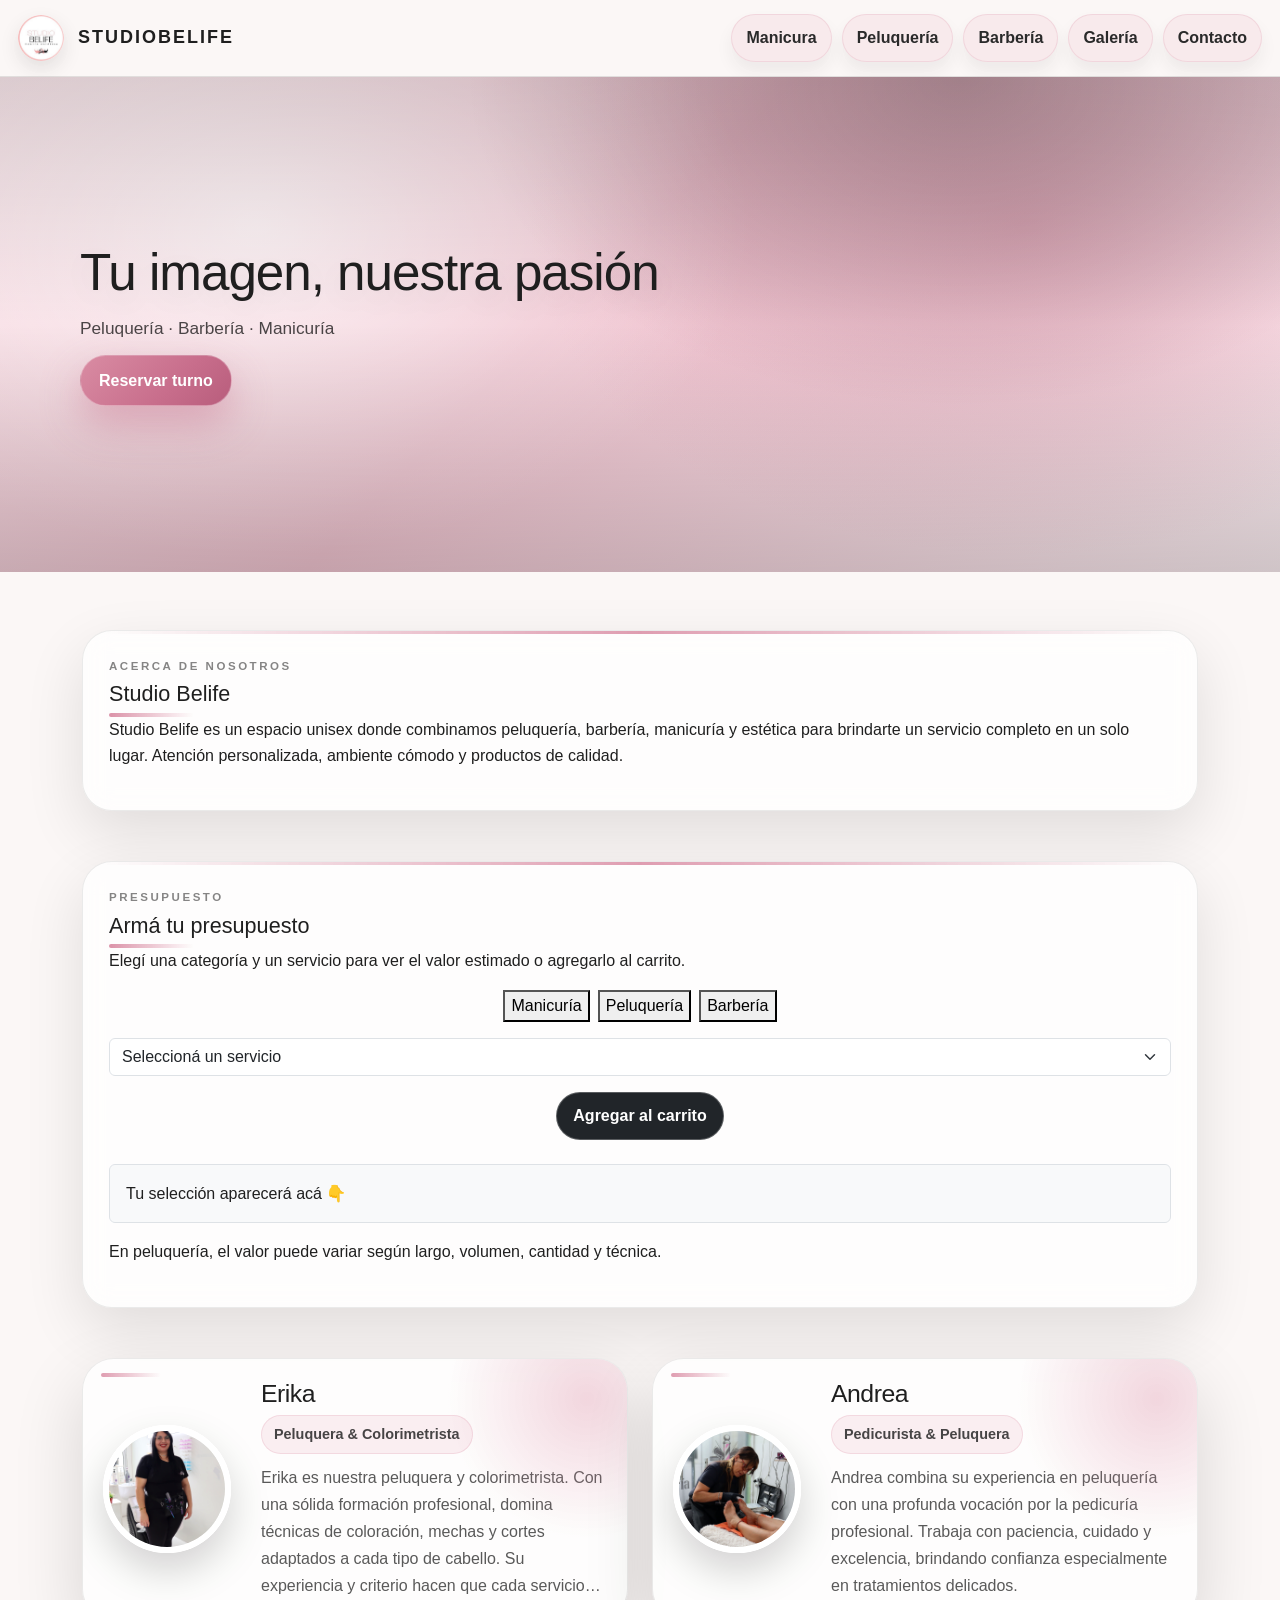
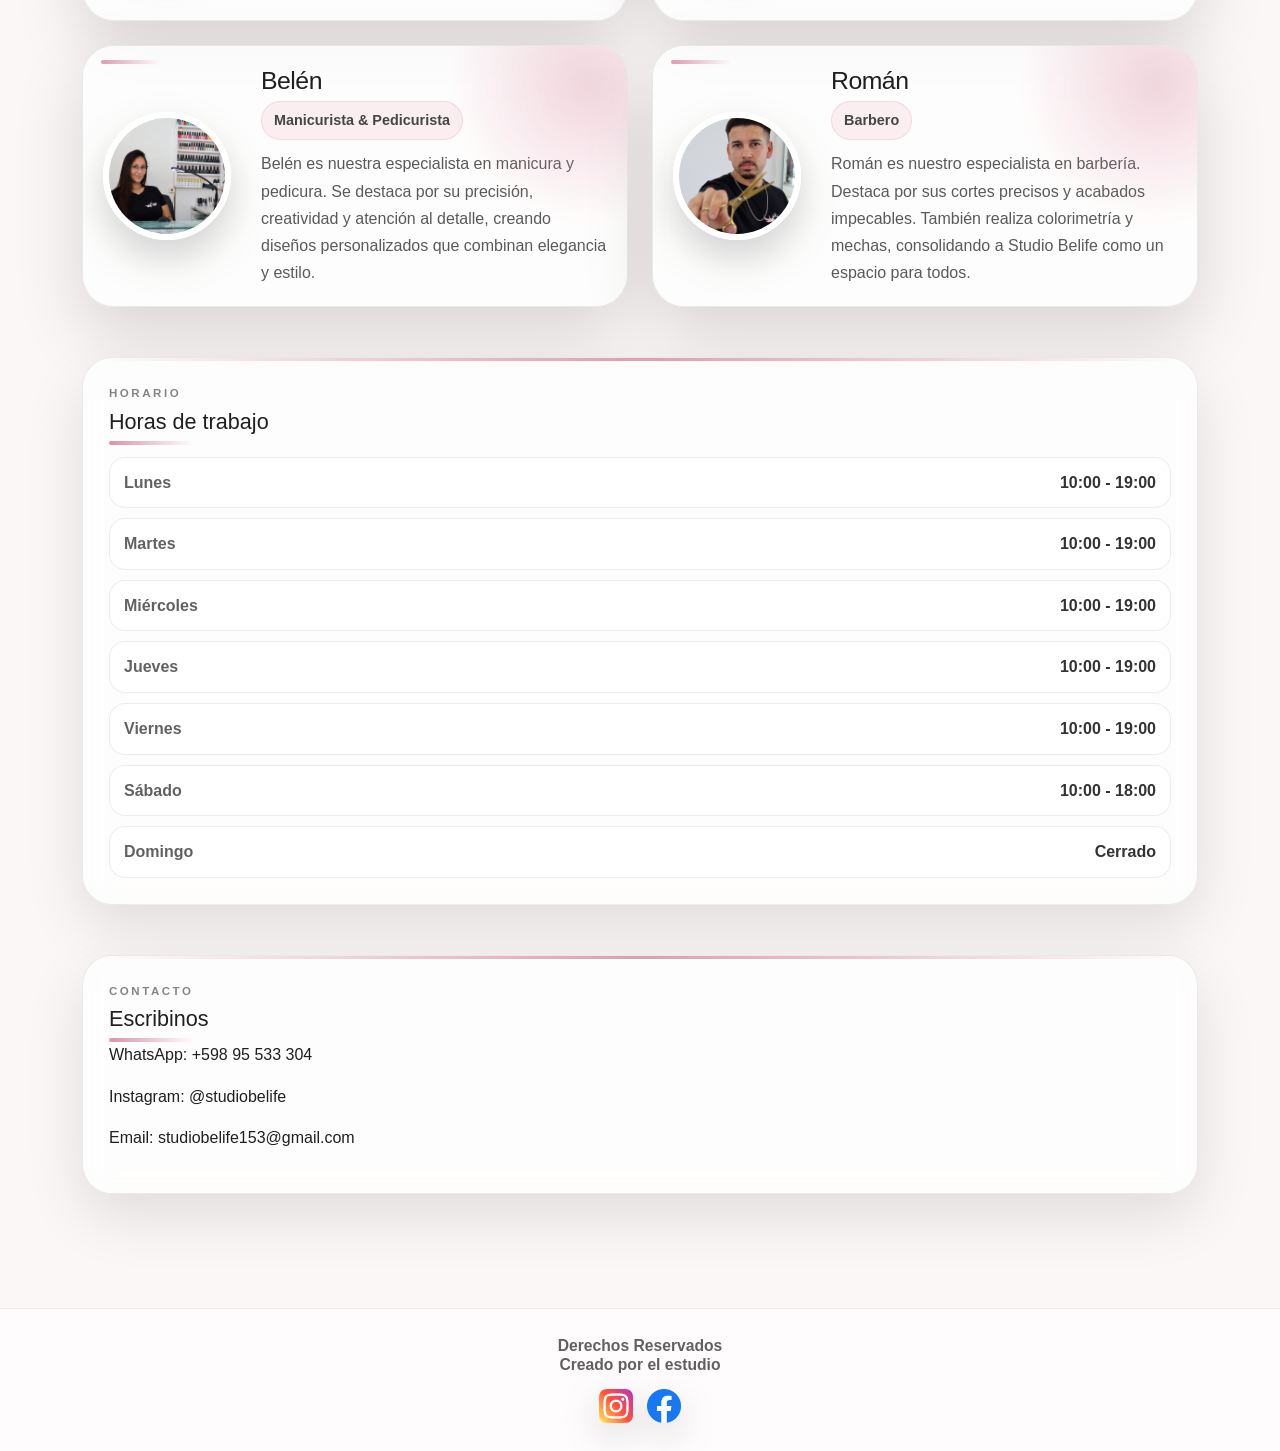
==== commit dfaf5caa: "Update index.html" ====
--- a/Belife/index.html
+++ b/Belife/index.html
@@ -5,8 +5,11 @@
   <meta name="viewport" content="width=device-width, initial-scale=1.0" />
   <title>Belife - Home</title>
 
-  <!-- ✅ Bootstrap -->
-  <link href="https://cdn.jsdelivr.net/npm/bootstrap@5.3.2/dist/css/bootstrap.min.css" rel="stylesheet">
+  <!-- Bootstrap -->
+  <link
+    href="https://cdn.jsdelivr.net/npm/bootstrap@5.3.2/dist/css/bootstrap.min.css"
+    rel="stylesheet"
+  />
 
   <!-- Tu CSS -->
   <link rel="stylesheet" href="style/style.css" />
@@ -25,9 +28,9 @@
     <nav>
       <ul>
         <li><a href="./pages/manicura.html">Manicura</a></li>
-        <li><a href="./pages/peluqueria.html">Peluqueria</a></li>
-        <li><a href="./pages/barberia.html">Barberia</a></li>
-        <li><a href="./pages/galeria.html">Galeria</a></li>
+        <li><a href="./pages/peluqueria.html">Peluquería</a></li>
+        <li><a href="./pages/barberia.html">Barbería</a></li>
+        <li><a href="./pages/galeria.html">Galería</a></li>
         <li><a href="./pages/contacto.html">Contacto</a></li>
       </ul>
     </nav>
@@ -39,148 +42,192 @@
       <h2>Tu imagen, nuestra pasión</h2>
       <p>Peluquería · Barbería · Manicuría</p>
 
-      <a class="btn-hero"
-         href="https://wa.me/59895533304"
-         target="_blank"
-         rel="noopener">
+      <a
+        class="btn-hero"
+        href="https://wa.me/59895533304"
+        target="_blank"
+        rel="noopener"
+      >
         Reservar turno
       </a>
     </div>
   </section>
 
-  <!-- ✅ Bootstrap container general -->
-<main class="container py-4">
-  <section class="home-info">
-
-    <!-- Acerca -->
-    <div class="home-block mb-4">
-      <p class="kicker">ACERCA DE NOSOTROS</p>
-      <h3>Studio Belife</h3>
-      <p>
-        Studio Belife es un espacio unisex donde combinamos peluquería, barbería, manicuría y estética
-        para brindarte un servicio completo en un solo lugar. Atención personalizada, ambiente cómodo
-        y productos de calidad.
-      </p>
-    </div>
-
-    <!-- Categorías / servicios -->
-    <div class="home-block mb-4">
-      <p class="kicker">CATEGORÍAS</p>
-      <h3>¿Qué ofrecemos?</h3>
-
-      <div class="chips d-flex flex-wrap gap-2">
-        <a class="chip" href="./pages/manicura.html">Manicuría</a>
-        <a class="chip" href="./pages/peluqueria.html">Peluquería</a>
-        <a class="chip" href="./pages/barberia.html">Barbería</a>
-      </div>
-    </div>
-
-    <!-- Presupuesto -->
-    <div class="home-block mb-4">
-      <p class="kicker">PRESUPUESTO</p>
-      <h3>Armá tu presupuesto</h3>
-      <p>Elegí un servicio para ver el precio estimado</p>
-
-      <div class="d-flex flex-wrap gap-2">
-        <button onclick="mostrarPrecio('Manicuría', 25)">Manicuría</button>
-        <button onclick="mostrarPrecio('Peluquería', 30)">Peluquería</button>
-        <button onclick="mostrarPrecio('Barbería', 20)">Barbería</button>
-      </div>
-
-      <div id="resultado" style="margin-top: 15px;">
-        Seleccioná un servicio
-      </div>
-    </div>
-
-    <!-- ✅ Equipo en Bootstrap grid (modo celular) -->
-    <div class="row g-4 mb-4">
-
-      <div class="col-12 col-md-6">
-        <article class="team-card h-100">
-          <img src="./assets/erika.jpg" alt="Erika - Peluquera y Colorimetrista" class="team-photo" />
-          <div>
-            <h4>Erika</h4>
-            <p class="team-role">Peluquera & Colorimetrista</p>
-            <p class="team-desc">
-              Erika es nuestra peluquera y colorimetrista. Con una sólida formación profesional,
-              domina técnicas de coloración, mechas y cortes adaptados a cada tipo de cabello.
-              Su experiencia y criterio hacen que cada servicio esté pensado para realzar tu imagen con sofisticación.
-            </p>
-          </div>
-        </article>
-      </div>
-
-      <div class="col-12 col-md-6">
-        <article class="team-card h-100">
-          <img src="./assets/andrea.jpg" alt="Andrea - Pedicurista y Peluquera" class="team-photo" />
-          <div>
-            <h4>Andrea</h4>
-            <p class="team-role">Pedicurista & Peluquera</p>
-            <p class="team-desc">
-              Andrea combina su experiencia en peluquería con una profunda vocación por la pedicuría profesional.
-              Trabaja con paciencia, cuidado y excelencia, brindando confianza especialmente en tratamientos delicados.
-            </p>
-          </div>
-        </article>
-      </div>
-
-      <div class="col-12 col-md-6">
-        <article class="team-card h-100">
-          <img src="./assets/belen.jpg" alt="Belén - Especialista en manicura y pedicura" class="team-photo" />
-          <div>
-            <h4>Belén</h4>
-            <p class="team-role">Manicurista & Pedicurista</p>
-            <p class="team-desc">
-              Belén es nuestra especialista en manicura y pedicura. Se destaca por su precisión,
-              creatividad y atención al detalle, creando diseños personalizados que combinan elegancia y estilo.
-            </p>
-          </div>
-        </article>
-      </div>
-
-      <div class="col-12 col-md-6">
-        <article class="team-card h-100">
-          <img src="./assets/roman.jpg" alt="Román - Especialista en barbería" class="team-photo" />
-          <div>
-            <h4>Román</h4>
-            <p class="team-role">Barbero</p>
-            <p class="team-desc">
-              Román es nuestro especialista en barbería. Destaca por sus cortes precisos y acabados impecables.
-              También realiza colorimetría y mechas, consolidando a Studio Belife como un espacio para todos.
-            </p>
-          </div>
-        </article>
-      </div>
-
-    </div>
-
-    <!-- Horario -->
-    <div class="home-block mb-4">
-      <p class="kicker">HORARIO</p>
-      <h3>Horas de trabajo</h3>
-
-      <div class="hours">
-        <div class="hour"><span>Lunes</span><b>10:00 - 19:00</b></div>
-        <div class="hour"><span>Martes</span><b>10:00 - 19:00</b></div>
-        <div class="hour"><span>Miércoles</span><b>10:00 - 19:00</b></div>
-        <div class="hour"><span>Jueves</span><b>10:00 - 19:00</b></div>
-        <div class="hour"><span>Viernes</span><b>10:00 - 19:00</b></div>
-        <div class="hour"><span>Sábado</span><b>10:00 - 18:00</b></div>
-        <div class="hour"><span>Domingo</span><b class="closed">Cerrado</b></div>
-      </div>
-    </div>
-
-    <!-- Contacto rápido -->
-    <div class="home-block mb-2">
-      <p class="kicker">CONTACTO</p>
-      <h3>Escribinos</h3>
-      <p>WhatsApp: <a href="https://wa.me/59895533304" target="_blank" rel="noopener">+598 95 533 304</a></p>
-      <p>Instagram: <a href="https://instagram.com/studiobelife" target="_blank" rel="noopener">@studiobelife</a></p>
-      <p>Email: <a href="mailto:studiobelife153@gmail.com">studiobelife153@gmail.com</a></p>
-    </div>
-
-  </section>
-</main>
+  <main class="container py-4">
+    <section class="home-info">
+
+      <!-- ACERCA -->
+      <div class="home-block mb-4">
+        <p class="kicker">ACERCA DE NOSOTROS</p>
+        <h3>Studio Belife</h3>
+        <p>
+          Studio Belife es un espacio unisex donde combinamos peluquería,
+          barbería, manicuría y estética para brindarte un servicio completo
+          en un solo lugar. Atención personalizada, ambiente cómodo y productos
+          de calidad.
+        </p>
+      </div>
+      <!-- PRESUPUESTO -->
+<div class="home-block presupuesto mb-4">
+  <p class="kicker">PRESUPUESTO</p>
+  <h3>Armá tu presupuesto</h3>
+  <p>Elegí una categoría y un servicio para ver el valor estimado o agregarlo al carrito.</p>
+
+  <div class="presupuesto-categorias d-flex flex-wrap gap-2 justify-content-center">
+    <button type="button" data-categoria="manicuria">Manicuría</button>
+    <button type="button" data-categoria="peluqueria">Peluquería</button>
+    <button type="button" data-categoria="barberia">Barbería</button>
+  </div>
+
+  <select id="servicio" class="form-select mt-3">
+    <option value="">Seleccioná un servicio</option>
+  </select>
+
+  <p id="resultado-precio" class="mt-3"></p>
+
+  <div class="text-center mt-3">
+    <button type="button" id="agregar-carrito" class="btn btn-dark">
+      Agregar al carrito
+    </button>
+  </div>
+
+  <div id="carrito" class="mt-4 p-3 border rounded bg-light">
+    <p class="mb-0">Tu selección aparecerá acá 👇</p>
+  </div>
+
+  <p class="aclaracion-precio mt-3">
+    En peluquería, el valor puede variar según largo, volumen,
+    cantidad y técnica.
+  </p>
+</div>
+
+      <!-- EQUIPO -->
+      <div class="row g-4 mb-4">
+
+        <div class="col-12 col-md-6">
+          <article class="team-card h-100">
+            <img
+              src="./assets/erika.jpg"
+              alt="Erika - Peluquera y Colorimetrista"
+              class="team-photo"
+            />
+            <div>
+              <h4>Erika</h4>
+              <p class="team-role">Peluquera &amp; Colorimetrista</p>
+              <p class="team-desc">
+                Erika es nuestra peluquera y colorimetrista. Con una sólida
+                formación profesional, domina técnicas de coloración, mechas
+                y cortes adaptados a cada tipo de cabello. Su experiencia y
+                criterio hacen que cada servicio esté pensado para realzar tu
+                imagen con sofisticación.
+              </p>
+            </div>
+          </article>
+        </div>
+
+        <div class="col-12 col-md-6">
+          <article class="team-card h-100">
+            <img
+              src="./assets/andrea.jpg"
+              alt="Andrea - Pedicurista y Peluquera"
+              class="team-photo"
+            />
+            <div>
+              <h4>Andrea</h4>
+              <p class="team-role">Pedicurista &amp; Peluquera</p>
+              <p class="team-desc">
+                Andrea combina su experiencia en peluquería con una profunda
+                vocación por la pedicuría profesional. Trabaja con paciencia,
+                cuidado y excelencia, brindando confianza especialmente en
+                tratamientos delicados.
+              </p>
+            </div>
+          </article>
+        </div>
+
+        <div class="col-12 col-md-6">
+          <article class="team-card h-100">
+            <img
+              src="./assets/belen.jpg"
+              alt="Belén - Especialista en manicura y pedicura"
+              class="team-photo"
+            />
+            <div>
+              <h4>Belén</h4>
+              <p class="team-role">Manicurista &amp; Pedicurista</p>
+              <p class="team-desc">
+                Belén es nuestra especialista en manicura y pedicura. Se destaca
+                por su precisión, creatividad y atención al detalle, creando
+                diseños personalizados que combinan elegancia y estilo.
+              </p>
+            </div>
+          </article>
+        </div>
+
+        <div class="col-12 col-md-6">
+          <article class="team-card h-100">
+            <img
+              src="./assets/roman.jpg"
+              alt="Román - Especialista en barbería"
+              class="team-photo"
+            />
+            <div>
+              <h4>Román</h4>
+              <p class="team-role">Barbero</p>
+              <p class="team-desc">
+                Román es nuestro especialista en barbería. Destaca por sus
+                cortes precisos y acabados impecables. También realiza
+                colorimetría y mechas, consolidando a Studio Belife como un
+                espacio para todos.
+              </p>
+            </div>
+          </article>
+        </div>
+
+      </div>
+
+      <!-- HORARIOS -->
+      <div class="home-block mb-4">
+        <p class="kicker">HORARIO</p>
+        <h3>Horas de trabajo</h3>
+
+        <div class="hours">
+          <div class="hour"><span>Lunes</span><b>10:00 - 19:00</b></div>
+          <div class="hour"><span>Martes</span><b>10:00 - 19:00</b></div>
+          <div class="hour"><span>Miércoles</span><b>10:00 - 19:00</b></div>
+          <div class="hour"><span>Jueves</span><b>10:00 - 19:00</b></div>
+          <div class="hour"><span>Viernes</span><b>10:00 - 19:00</b></div>
+          <div class="hour"><span>Sábado</span><b>10:00 - 18:00</b></div>
+          <div class="hour"><span>Domingo</span><b class="closed">Cerrado</b></div>
+        </div>
+      </div>
+
+      <!-- CONTACTO -->
+      <div class="home-block mb-2">
+        <p class="kicker">CONTACTO</p>
+        <h3>Escribinos</h3>
+        <p>
+          WhatsApp:
+          <a href="https://wa.me/59895533304" target="_blank" rel="noopener">
+            +598 95 533 304
+          </a>
+        </p>
+        <p>
+          Instagram:
+          <a href="https://instagram.com/studiobelife" target="_blank" rel="noopener">
+            @studiobelife
+          </a>
+        </p>
+        <p>
+          Email:
+          <a href="mailto:studiobelife153@gmail.com">
+            studiobelife153@gmail.com
+          </a>
+        </p>
+      </div>
+
+    </section>
+  </main>
 
   <footer>
     <h2>Derechos Reservados</h2>
@@ -189,23 +236,33 @@
     <nav>
       <ul>
         <li>
-          <a href="https://www.instagram.com/studiobelife_/" target="_blank" rel="noopener">
-            <img src="./assets/instagram.png" class="redes" alt="Logo de instagram" />
+          <a
+            href="https://www.instagram.com/studiobelife_/"
+            target="_blank"
+            rel="noopener"
+          >
+            <img src="./assets/instagram.png" class="redes" alt="Logo de Instagram" />
           </a>
         </li>
         <li>
-          <a href="https://www.facebook.com/people/Studiobelife/61578109405108/" target="_blank" rel="noopener">
-            <img src="./assets/facebook.png" class="redes" alt="Logo de facebook" />
+          <a
+            href="https://www.facebook.com/people/Studiobelife/61578109405108/"
+            target="_blank"
+            rel="noopener"
+          >
+            <img src="./assets/facebook.png" class="redes" alt="Logo de Facebook" />
           </a>
         </li>
       </ul>
     </nav>
   </footer>
 
-  <!-- ✅ Bootstrap JS -->
-  <script src="https://cdn.jsdelivr.net/npm/bootstrap@5.3.2/dist/js/bootstrap.bundle.min.js"></script>
-
-  <script src="./app.js"></script>
+  <!-- Bootstrap JS -->
+  <script
+    src="https://cdn.jsdelivr.net/npm/bootstrap@5.3.2/dist/js/bootstrap.bundle.min.js">
+  </script>
+
+  <!-- Tu JS -->
+  <script src="app.js"></script>
 </body>
-
-</html>+</html>
